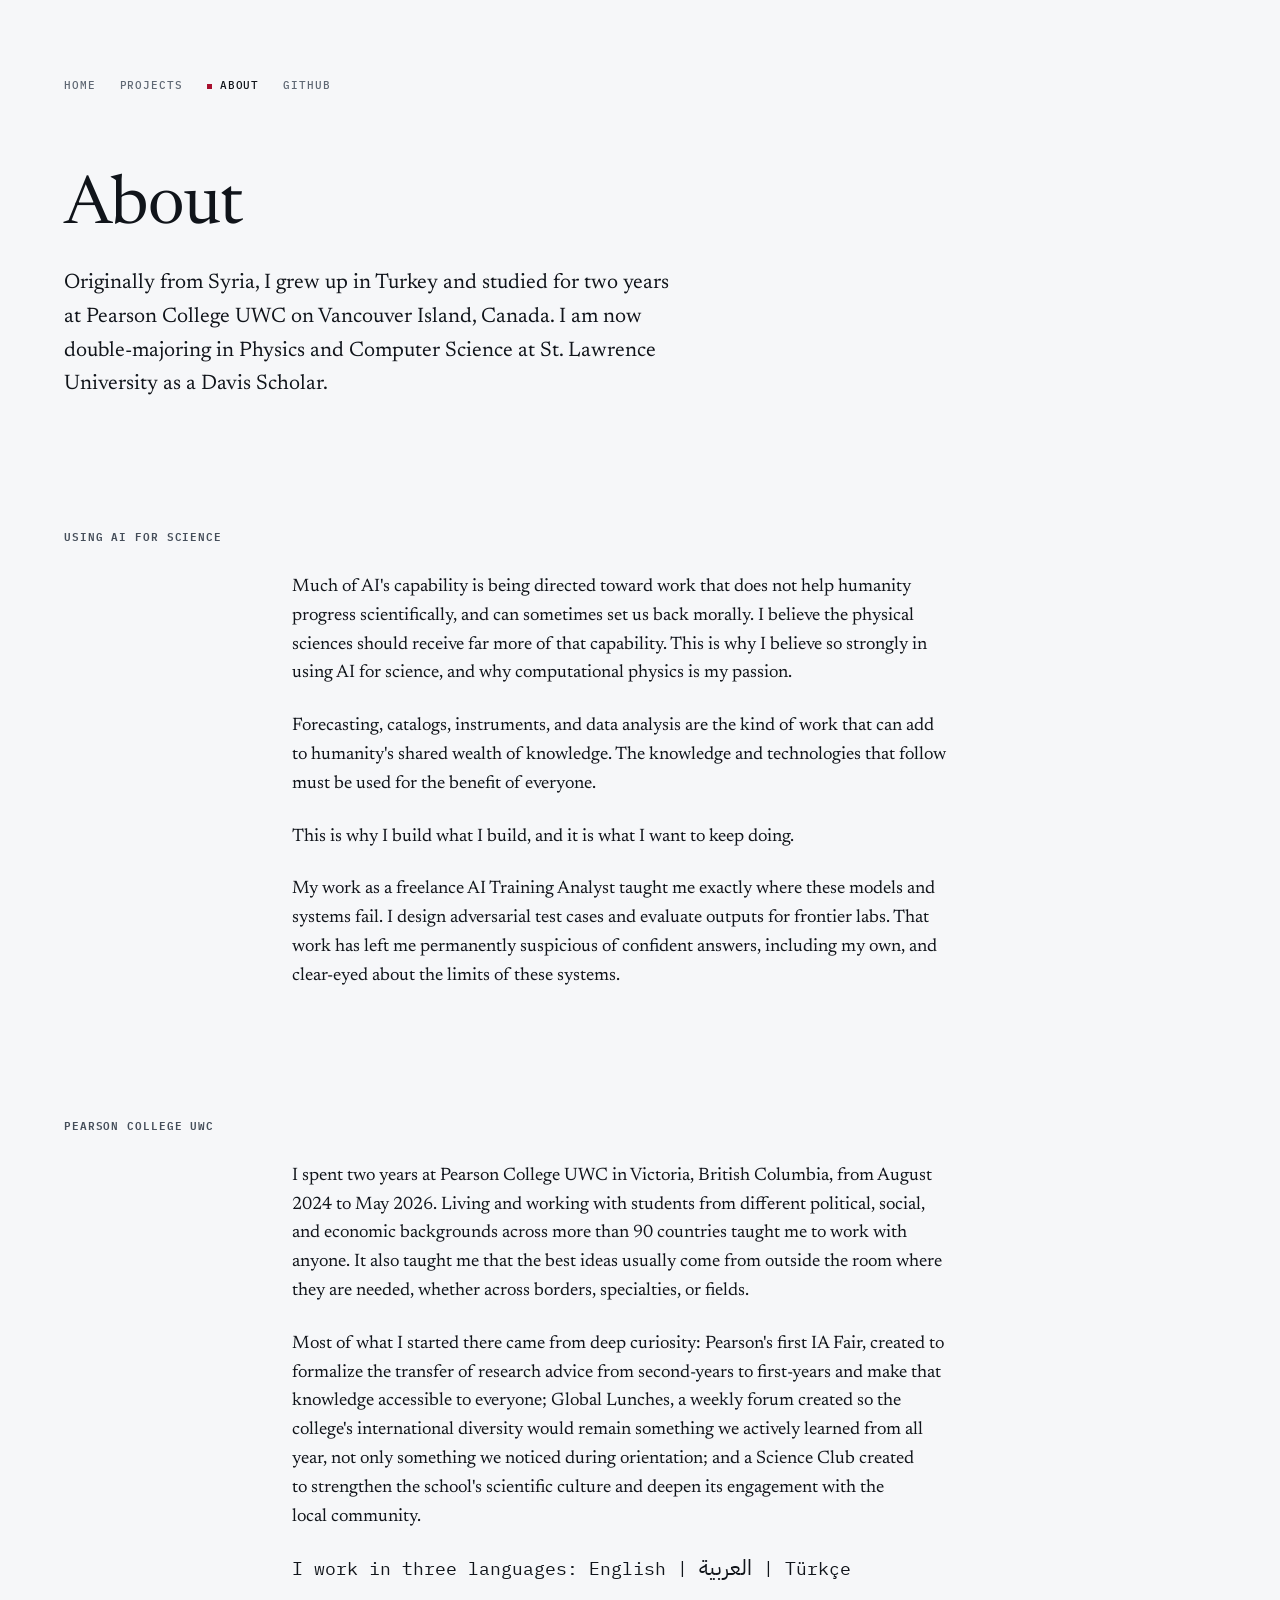
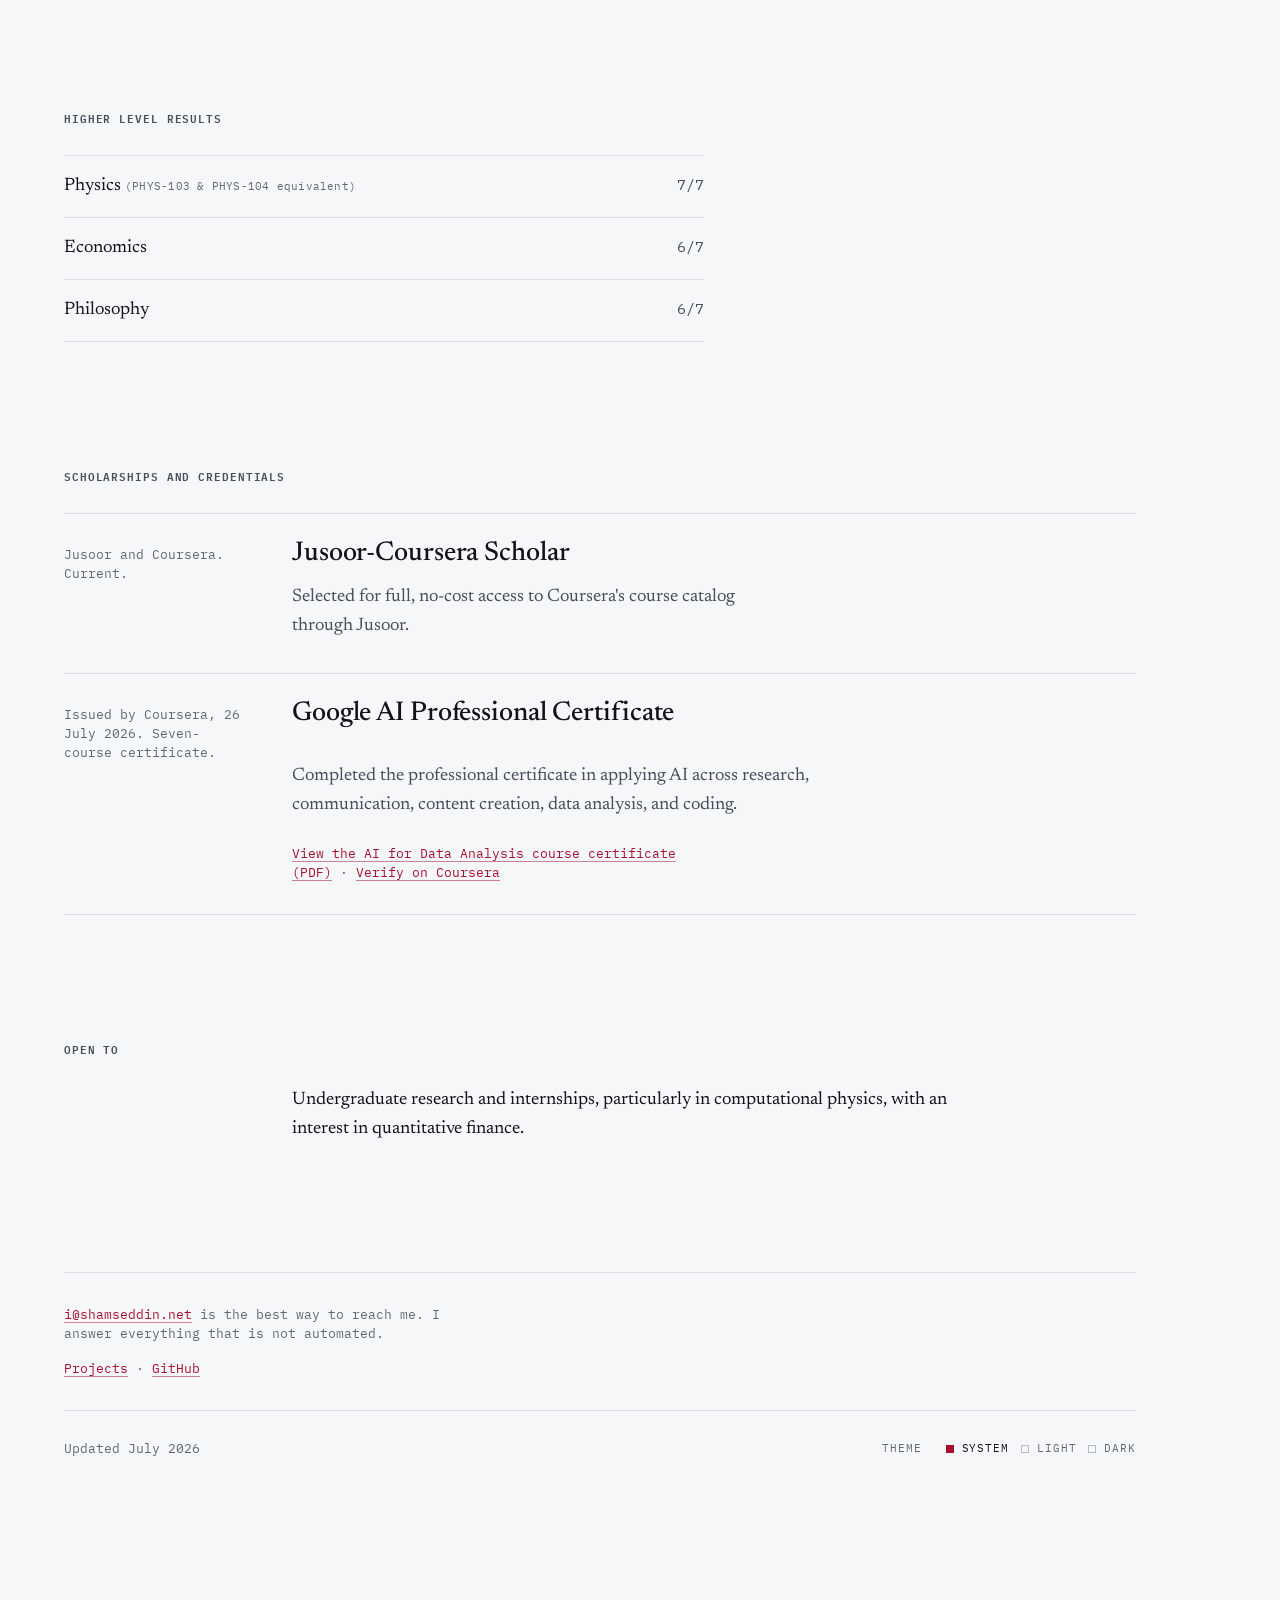
==== public/about.html @ 73555524 "Initial commit: shamseddin.net Static personal site: no framework, no build step, no dependencies. T" ====
<!-- @dsCard group="shamseddin.net" viewport="1200x900" name="About" subtitle="AI for science, the provenance rule, Pearson, languages" -->
<!doctype html>
<html lang="en">
<head>
<meta charset="utf-8">
<meta name="viewport" content="width=device-width, initial-scale=1">
<title>About &middot; Shamseddin Alsheikh</title>
<meta name="description" content="Shamseddin Alsheikh: from Syria, grew up in Turkey, studied at Pearson College UWC, and now double-majors in Physics and Computer Science at St. Lawrence University as a Davis Scholar.">
<link rel="stylesheet" href="style.css">
<link rel="icon" href="assets/interval-mark.svg" type="image/svg+xml">
<script>try{var t=localStorage.getItem("theme");if(t&&t!=="system")document.documentElement.setAttribute("data-theme",t)}catch(e){}</script>
<meta property="og:type" content="profile">
<meta property="og:title" content="About &middot; Shamseddin Alsheikh">
<meta property="og:url" content="https://shamseddin.net/about.html">
</head>
<body>

<main>

  <nav aria-label="Primary">
    <a href="index.html">Home</a>
    <a href="projects.html">Projects</a>
    <a href="about.html" aria-current="page"><span class="nav-dot" aria-hidden="true"></span>About</a>
    <a href="https://github.com/thesunnyshams">GitHub</a>
  </nav>

  <header class="intro" data-reveal-group>
    <h1>About</h1>
    <p class="lede">
      Originally from Syria, I grew up in Turkey and studied for two years at Pearson College UWC
      on Vancouver Island, Canada. I am now double-majoring in Physics and Computer Science at
      St. Lawrence University as a Davis Scholar.
    </p>
  </header>

  <section aria-labelledby="ai" data-reveal-group>
    <h2 id="ai">Using AI for Science</h2>
    <p>
      Much of AI's capability is being directed toward work that does not help humanity progress
      scientifically, and can sometimes set us back morally. I believe the physical sciences should
      receive far more of that capability. This is why I believe so strongly in using AI for
      science, and why computational physics is my passion.
    </p>
    <p>
      Forecasting, catalogs, instruments, and data analysis are the kind of work that can add to
      humanity's shared wealth of knowledge. The knowledge and technologies that follow must be
      used for the benefit of everyone.
    </p>
    <p>
      This is why I build what I build, and it is what I want to keep doing.
    </p>
    <p>
      My work as a freelance AI Training Analyst taught me exactly where these models and systems
      fail. I design adversarial test cases and evaluate outputs for frontier labs. That work has
      left me permanently suspicious of confident answers, including my own, and clear-eyed about
      the limits of these systems.
    </p>
  </section>

  <section aria-labelledby="pearson" data-reveal-group>
    <h2 id="pearson">Pearson College UWC</h2>
    <p>
      I spent two years at Pearson College UWC in Victoria, British Columbia, from August 2024 to
      May 2026. Living and working with students from different political, social, and economic
      backgrounds across more than 90 countries taught me to work with anyone. It also taught me
      that the best ideas usually come from outside the room where they are needed, whether across
      borders, specialties, or fields.
    </p>
    <p>
      Most of what I started there came from deep curiosity: Pearson's first IA Fair, created to
      formalize the transfer of research advice from second-years to first-years and make that
      knowledge accessible to everyone; Global Lunches, a weekly forum created so the college's
      international diversity would remain something we actively learned from all year, not only
      something we noticed during orientation; and a Science Club created to strengthen the
      school's scientific culture and deepen its engagement with the local community.
    </p>
    <p class="langs trilingual" lang="">
      I work in three languages: English <span aria-hidden="true">|</span>
      <span lang="ar" dir="rtl">&#1575;&#1604;&#1593;&#1585;&#1576;&#1610;&#1577;</span>
      <span aria-hidden="true">|</span> <span lang="tr">T&uuml;rk&ccedil;e</span>
    </p>
  </section>

  <section aria-labelledby="higher-levels" data-reveal-group>
    <h2 id="higher-levels">Higher Level results</h2>
    <dl class="grade-list">
      <div>
        <dt>Physics <span class="grade-equivalent">(PHYS-103 &amp; PHYS-104 equivalent)</span></dt>
        <dd>7/7</dd>
      </div>
      <div>
        <dt>Economics</dt>
        <dd>6/7</dd>
      </div>
      <div>
        <dt>Philosophy</dt>
        <dd>6/7</dd>
      </div>
    </dl>
  </section>

  <section class="record" aria-labelledby="credentials">
    <h2 id="credentials" data-reveal>Scholarships and credentials</h2>

    <article class="entry" data-reveal-group>
      <h3>Jusoor-Coursera Scholar</h3>
      <p class="meta">Jusoor and Coursera. Current.</p>
      <p>
        Selected for full, no-cost access to Coursera's course catalog through Jusoor.
      </p>
    </article>

    <article class="entry" data-reveal-group>
      <h3>Google AI Professional Certificate</h3>
      <p class="meta">Issued by Coursera, 26 July 2026. Seven-course certificate.</p>
      <p>
        Completed the professional certificate in applying AI across research, communication,
        content creation, data analysis, and coding.
      </p>
      <p class="meta">
        <a href="assets/certificates/google-ai-for-data-analysis-coursera.pdf">View the AI for Data
        Analysis course certificate (PDF)</a>
        <span aria-hidden="true">&middot;</span>
        <a href="https://coursera.org/verify/ZTUK9V7GDV5H">Verify on Coursera</a>
      </p>
    </article>
  </section>

  <section aria-labelledby="open" data-reveal-group>
    <h2 id="open">Open to</h2>
    <p>
      Undergraduate research and internships, particularly in computational physics, with an
      interest in quantitative finance.
    </p>
  </section>

  <footer data-reveal-group>
    <p>
      <a href="mailto:i@shamseddin.net">i@shamseddin.net</a> is the best way to reach me.
      I answer everything that is not automated.
    </p>
    <p class="footer-links">
      <a href="projects.html">Projects</a>
      <span aria-hidden="true">&middot;</span>
      <a href="https://github.com/thesunnyshams">GitHub</a>
    </p>
    <div class="footer-foot">
      <span class="footer-stamp">Updated <time datetime="2026-07">July 2026</time></span>
      <fieldset class="theme-toggle" id="theme-toggle">
        <legend>Theme</legend>
        <label class="theme-option theme-option--on"><input type="radio" name="theme" value="system" checked>System</label>
        <label class="theme-option"><input type="radio" name="theme" value="light">Light</label>
        <label class="theme-option"><input type="radio" name="theme" value="dark">Dark</label>
      </fieldset>
    </div>
    <script src="theme.js"></script>
    <script src="reveal.js"></script>
  </footer>

</main>

</body>
</html>
---- public/style.css ----
@import url("tokens/fonts.css");
@import url("tokens/colors.css");
@import url("tokens/typography.css");
@import url("tokens/spacing.css");
@import url("tokens/layout.css");
@import url("tokens/base.css");
@import url("tokens/marks.css");
@import url("tokens/patterns.css");
@import url("tokens/projects.css");
@import url("tokens/motion.css");
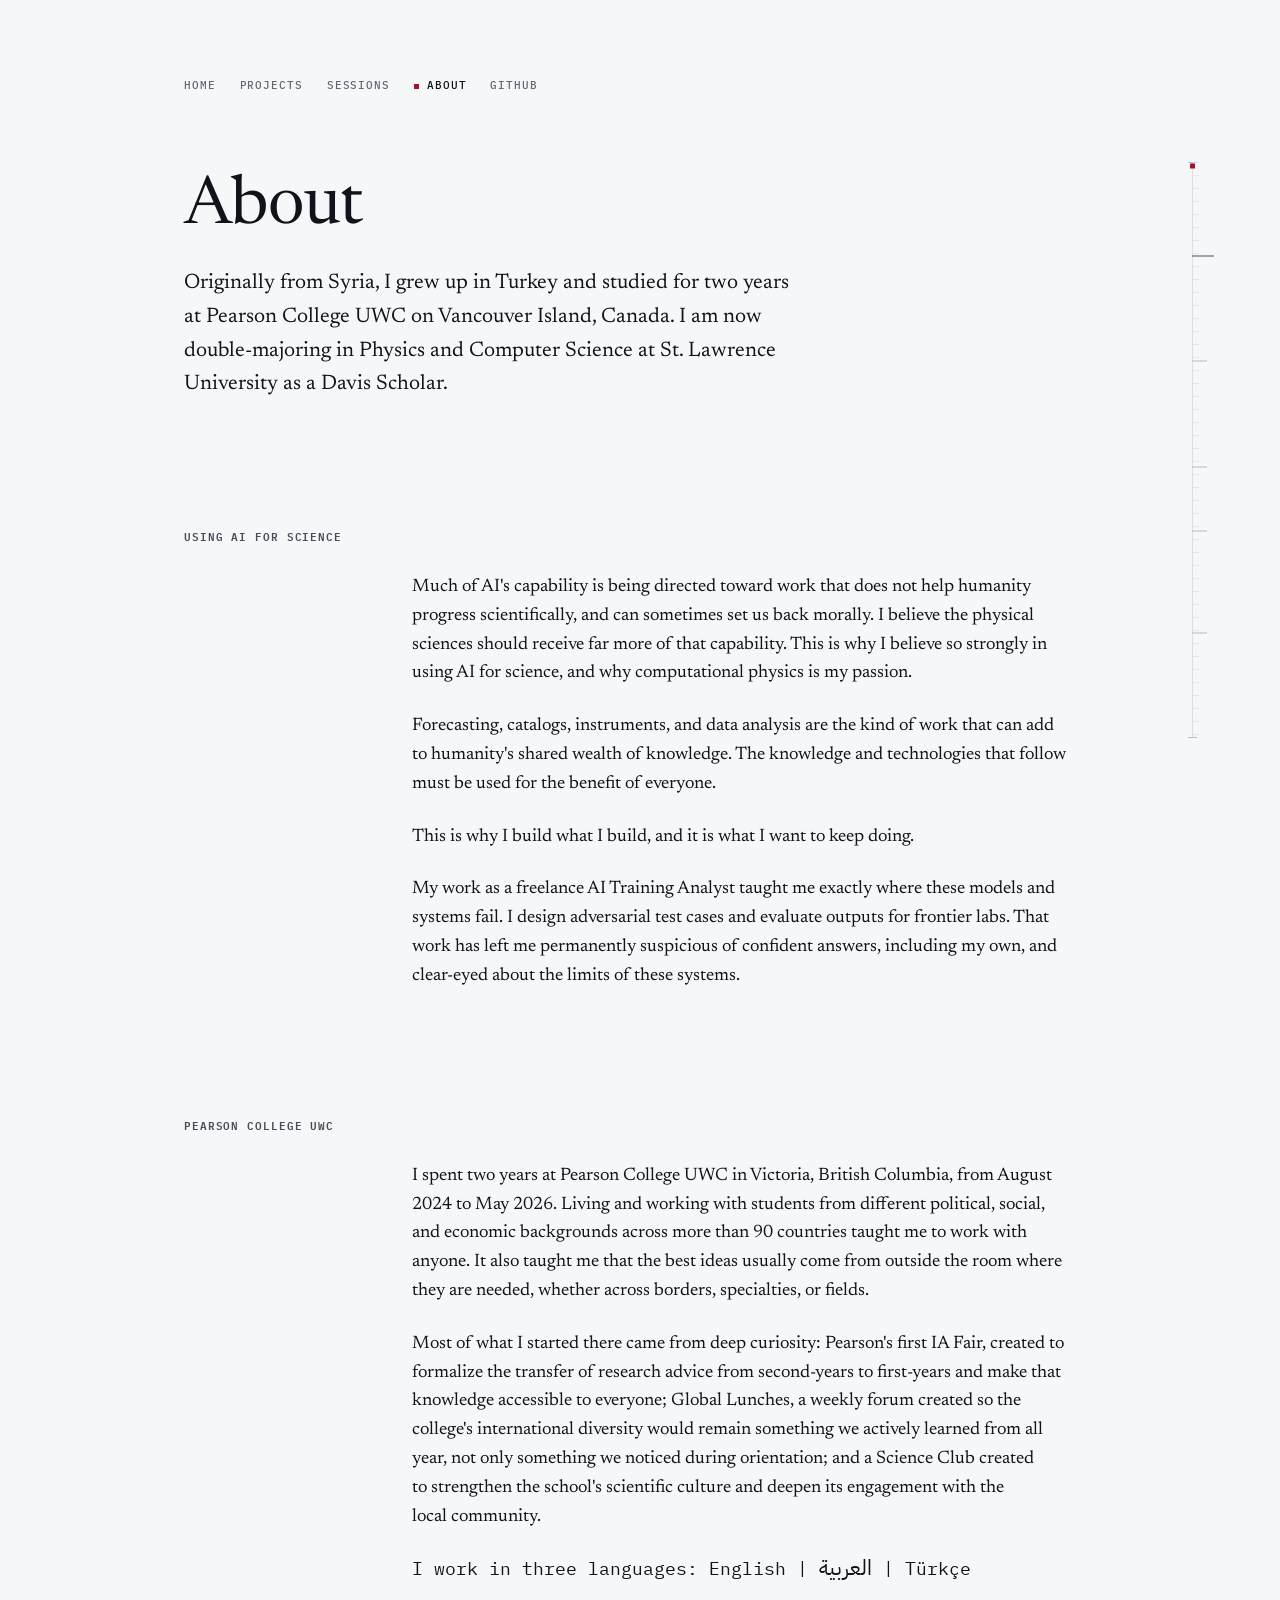
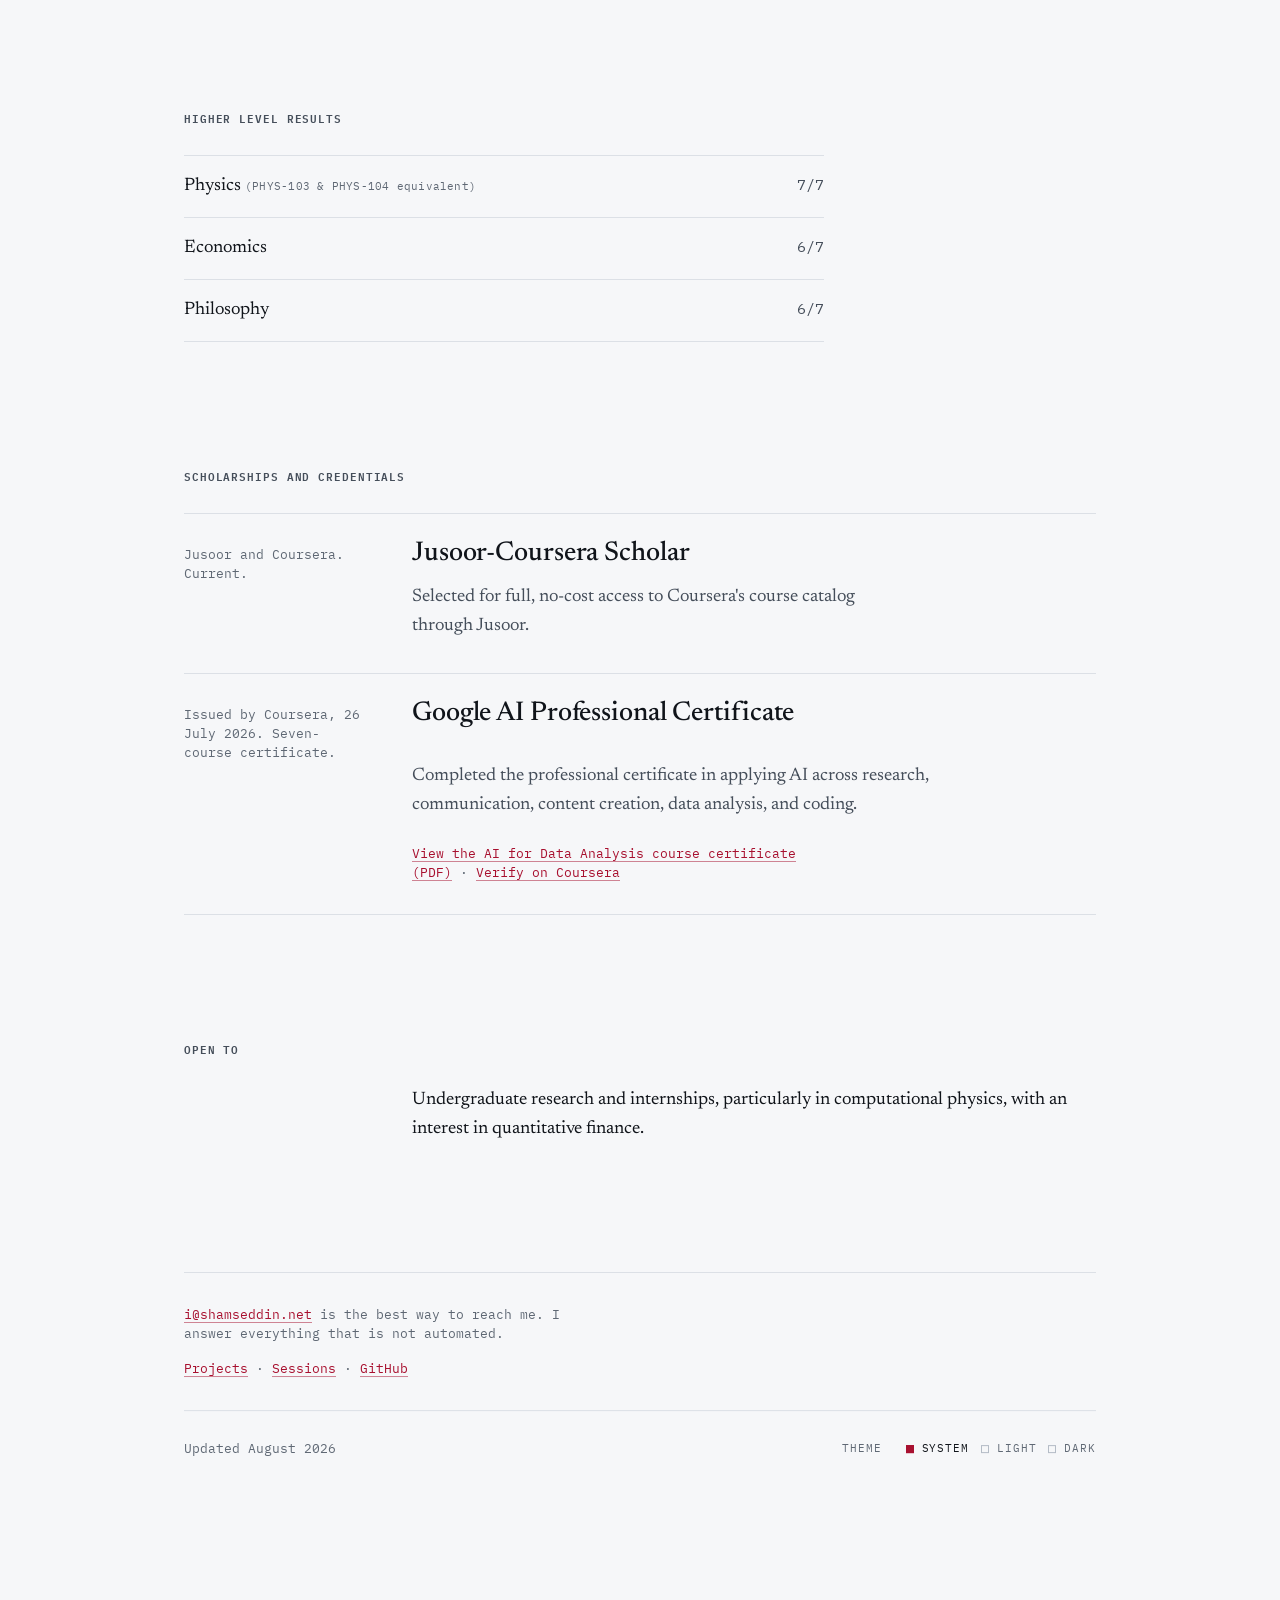
==== commit 43e8ca6e: "Add Sessions page, fix the open right field, move motion to GSAP Sessions: six recordings from Pears" ====
--- a/public/about.html
+++ b/public/about.html
@@ -20,6 +20,7 @@
   <nav aria-label="Primary">
     <a href="index.html">Home</a>
     <a href="projects.html">Projects</a>
+    <a href="sessions.html">Sessions</a>
     <a href="about.html" aria-current="page"><span class="nav-dot" aria-hidden="true"></span>About</a>
     <a href="https://github.com/thesunnyshams">GitHub</a>
   </nav>
@@ -142,10 +143,12 @@
     <p class="footer-links">
       <a href="projects.html">Projects</a>
       <span aria-hidden="true">&middot;</span>
+      <a href="sessions.html">Sessions</a>
+      <span aria-hidden="true">&middot;</span>
       <a href="https://github.com/thesunnyshams">GitHub</a>
     </p>
     <div class="footer-foot">
-      <span class="footer-stamp">Updated <time datetime="2026-07">July 2026</time></span>
+      <span class="footer-stamp">Updated <time datetime="2026-08">August 2026</time></span>
       <fieldset class="theme-toggle" id="theme-toggle">
         <legend>Theme</legend>
         <label class="theme-option theme-option--on"><input type="radio" name="theme" value="system" checked>System</label>
@@ -154,7 +157,9 @@
       </fieldset>
     </div>
     <script src="theme.js"></script>
-    <script src="reveal.js"></script>
+    <script src="vendor/gsap.min.js"></script>
+    <script src="vendor/ScrollTrigger.min.js"></script>
+    <script src="motion.js"></script>
   </footer>
 
 </main>
--- a/public/style.css
+++ b/public/style.css
@@ -7,4 +7,6 @@
 @import url("tokens/marks.css");
 @import url("tokens/patterns.css");
 @import url("tokens/projects.css");
+@import url("tokens/sessions.css");
+@import url("tokens/field.css");
 @import url("tokens/motion.css");
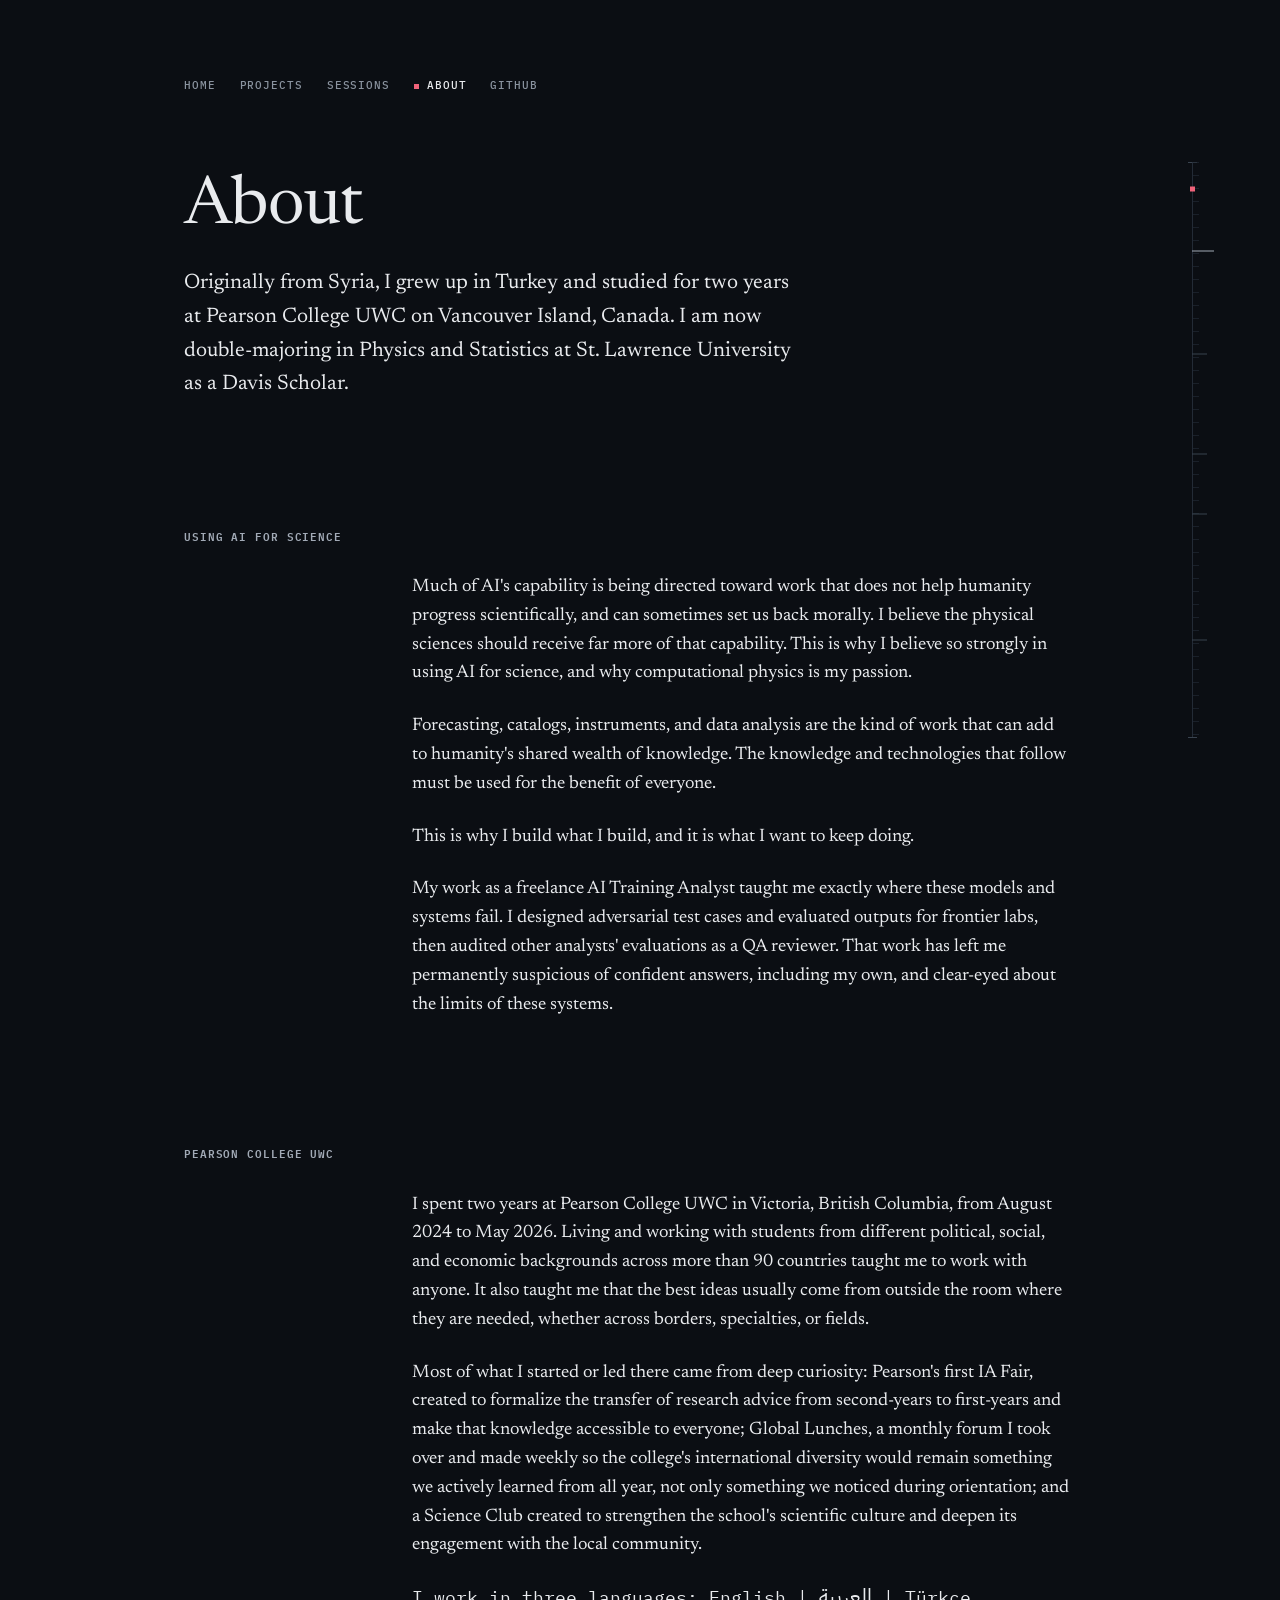
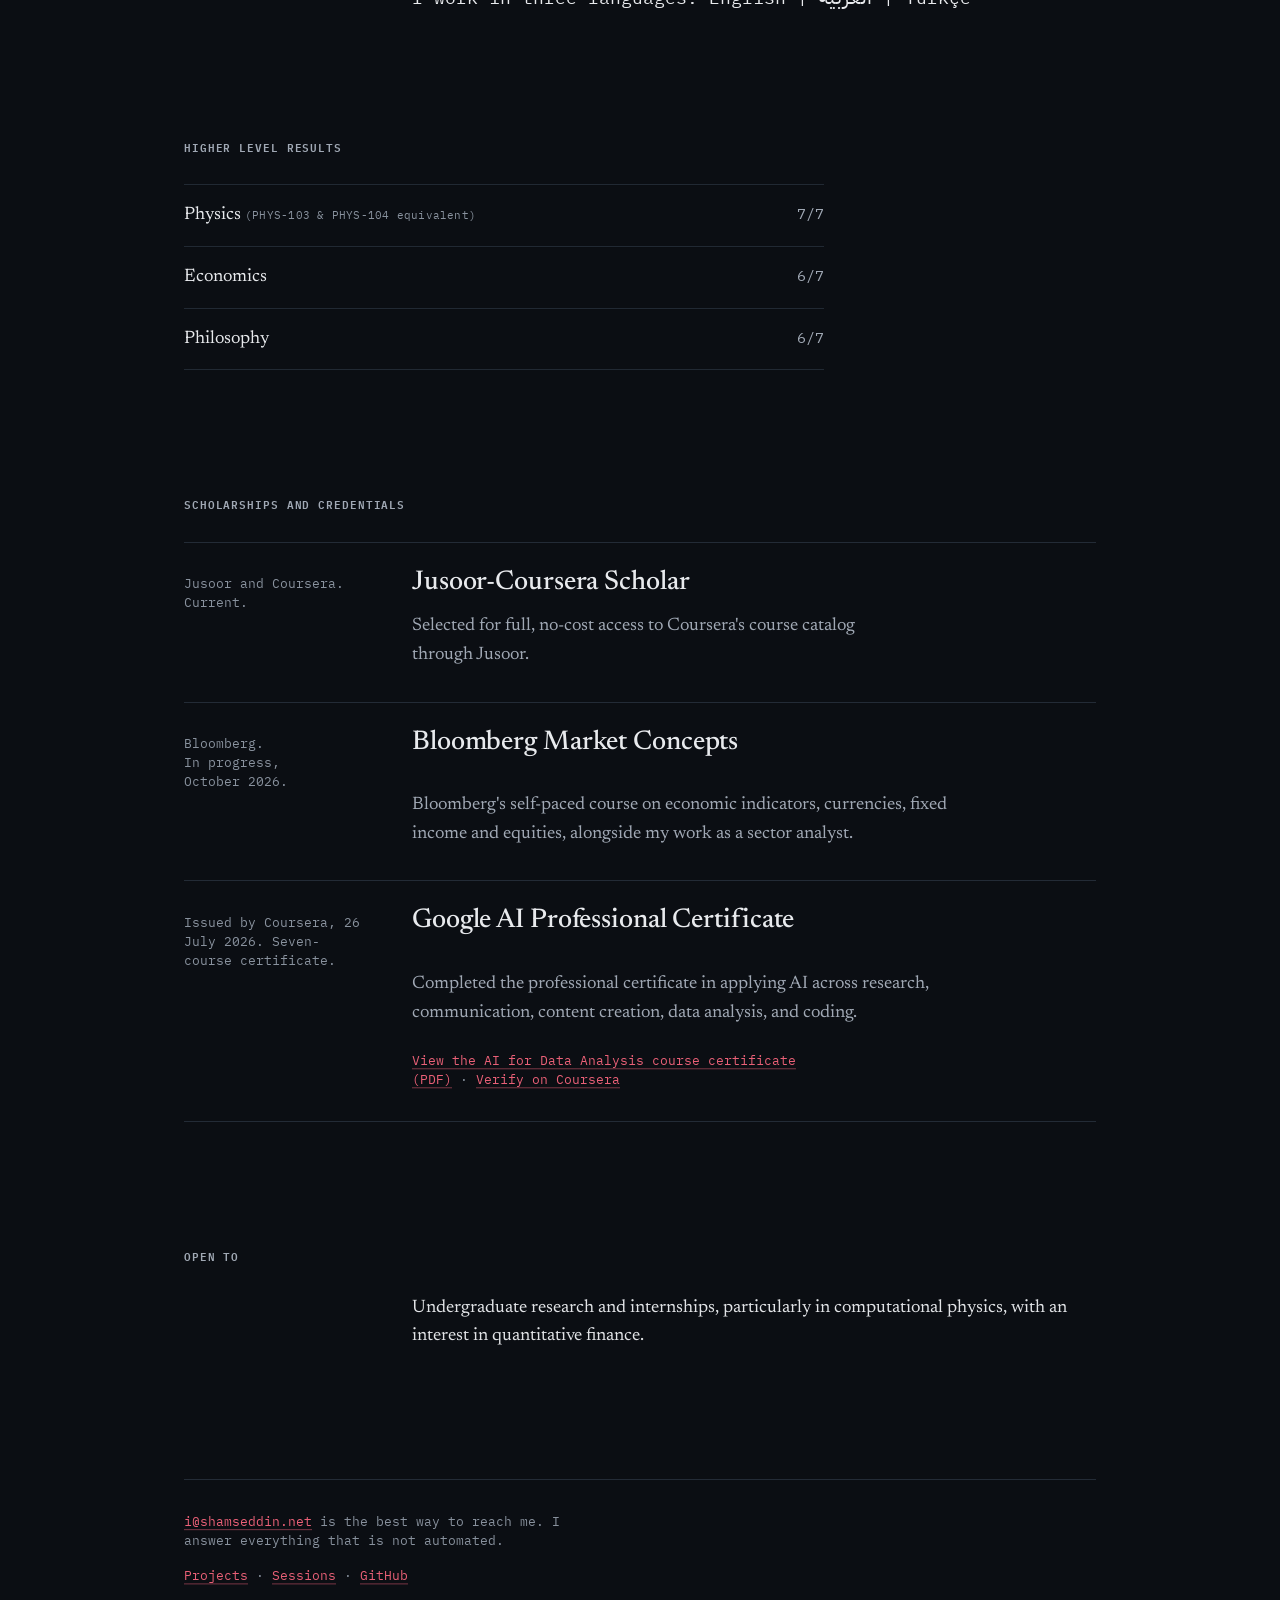
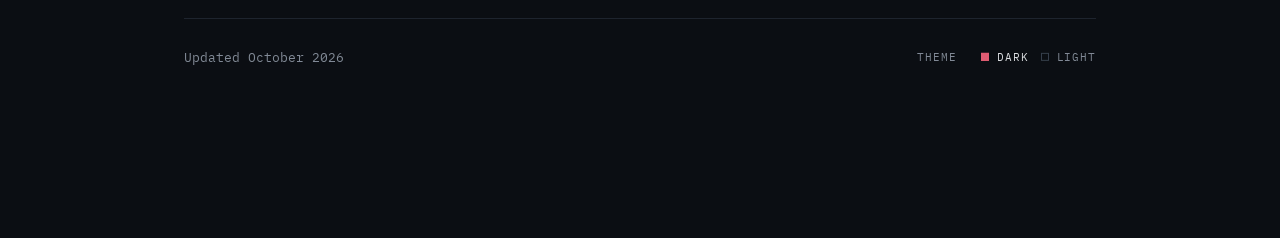
==== commit f2a03628: "October update: new roles, Race Rocks analysis, dark by default Content: - Analysis section with the" ====
--- a/public/about.html
+++ b/public/about.html
@@ -5,10 +5,10 @@
 <meta charset="utf-8">
 <meta name="viewport" content="width=device-width, initial-scale=1">
 <title>About &middot; Shamseddin Alsheikh</title>
-<meta name="description" content="Shamseddin Alsheikh: from Syria, grew up in Turkey, studied at Pearson College UWC, and now double-majors in Physics and Computer Science at St. Lawrence University as a Davis Scholar.">
+<meta name="description" content="Shamseddin Alsheikh: from Syria, grew up in Turkey, studied at Pearson College UWC, and now double-majors in Physics and Statistics at St. Lawrence University as a Davis Scholar.">
 <link rel="stylesheet" href="style.css">
 <link rel="icon" href="assets/interval-mark.svg" type="image/svg+xml">
-<script>try{var t=localStorage.getItem("theme");if(t&&t!=="system")document.documentElement.setAttribute("data-theme",t)}catch(e){}</script>
+<script>try{var t=localStorage.getItem("theme");if(t==="light")document.documentElement.setAttribute("data-theme",t)}catch(e){}</script>
 <meta property="og:type" content="profile">
 <meta property="og:title" content="About &middot; Shamseddin Alsheikh">
 <meta property="og:url" content="https://shamseddin.net/about.html">
@@ -29,7 +29,7 @@
     <h1>About</h1>
     <p class="lede">
       Originally from Syria, I grew up in Turkey and studied for two years at Pearson College UWC
-      on Vancouver Island, Canada. I am now double-majoring in Physics and Computer Science at
+      on Vancouver Island, Canada. I am now double-majoring in Physics and Statistics at
       St. Lawrence University as a Davis Scholar.
     </p>
   </header>
@@ -52,7 +52,8 @@
     </p>
     <p>
       My work as a freelance AI Training Analyst taught me exactly where these models and systems
-      fail. I design adversarial test cases and evaluate outputs for frontier labs. That work has
+      fail. I designed adversarial test cases and evaluated outputs for frontier labs, then audited
+      other analysts' evaluations as a QA reviewer. That work has
       left me permanently suspicious of confident answers, including my own, and clear-eyed about
       the limits of these systems.
     </p>
@@ -68,11 +69,11 @@
       borders, specialties, or fields.
     </p>
     <p>
-      Most of what I started there came from deep curiosity: Pearson's first IA Fair, created to
-      formalize the transfer of research advice from second-years to first-years and make that
-      knowledge accessible to everyone; Global Lunches, a weekly forum created so the college's
-      international diversity would remain something we actively learned from all year, not only
-      something we noticed during orientation; and a Science Club created to strengthen the
+      Most of what I started or led there came from deep curiosity: Pearson's first IA Fair, created
+      to formalize the transfer of research advice from second-years to first-years and make that
+      knowledge accessible to everyone; Global Lunches, a monthly forum I took over and made weekly
+      so the college's international diversity would remain something we actively learned from all
+      year, not only something we noticed during orientation; and a Science Club created to strengthen the
       school's scientific culture and deepen its engagement with the local community.
     </p>
     <p class="langs trilingual" lang="">
@@ -108,6 +109,15 @@
       <p class="meta">Jusoor and Coursera. Current.</p>
       <p>
         Selected for full, no-cost access to Coursera's course catalog through Jusoor.
+      </p>
+    </article>
+
+    <article class="entry" data-reveal-group>
+      <h3>Bloomberg Market Concepts</h3>
+      <p class="meta">Bloomberg. In progress, October 2026.</p>
+      <p>
+        Bloomberg's self-paced course on economic indicators, currencies, fixed income and
+        equities, alongside my work as a sector analyst.
       </p>
     </article>
 
@@ -148,12 +158,11 @@
       <a href="https://github.com/thesunnyshams">GitHub</a>
     </p>
     <div class="footer-foot">
-      <span class="footer-stamp">Updated <time datetime="2026-08">August 2026</time></span>
+      <span class="footer-stamp">Updated <time datetime="2026-10">October 2026</time></span>
       <fieldset class="theme-toggle" id="theme-toggle">
         <legend>Theme</legend>
-        <label class="theme-option theme-option--on"><input type="radio" name="theme" value="system" checked>System</label>
+        <label class="theme-option theme-option--on"><input type="radio" name="theme" value="dark" checked>Dark</label>
         <label class="theme-option"><input type="radio" name="theme" value="light">Light</label>
-        <label class="theme-option"><input type="radio" name="theme" value="dark">Dark</label>
       </fieldset>
     </div>
     <script src="theme.js"></script>
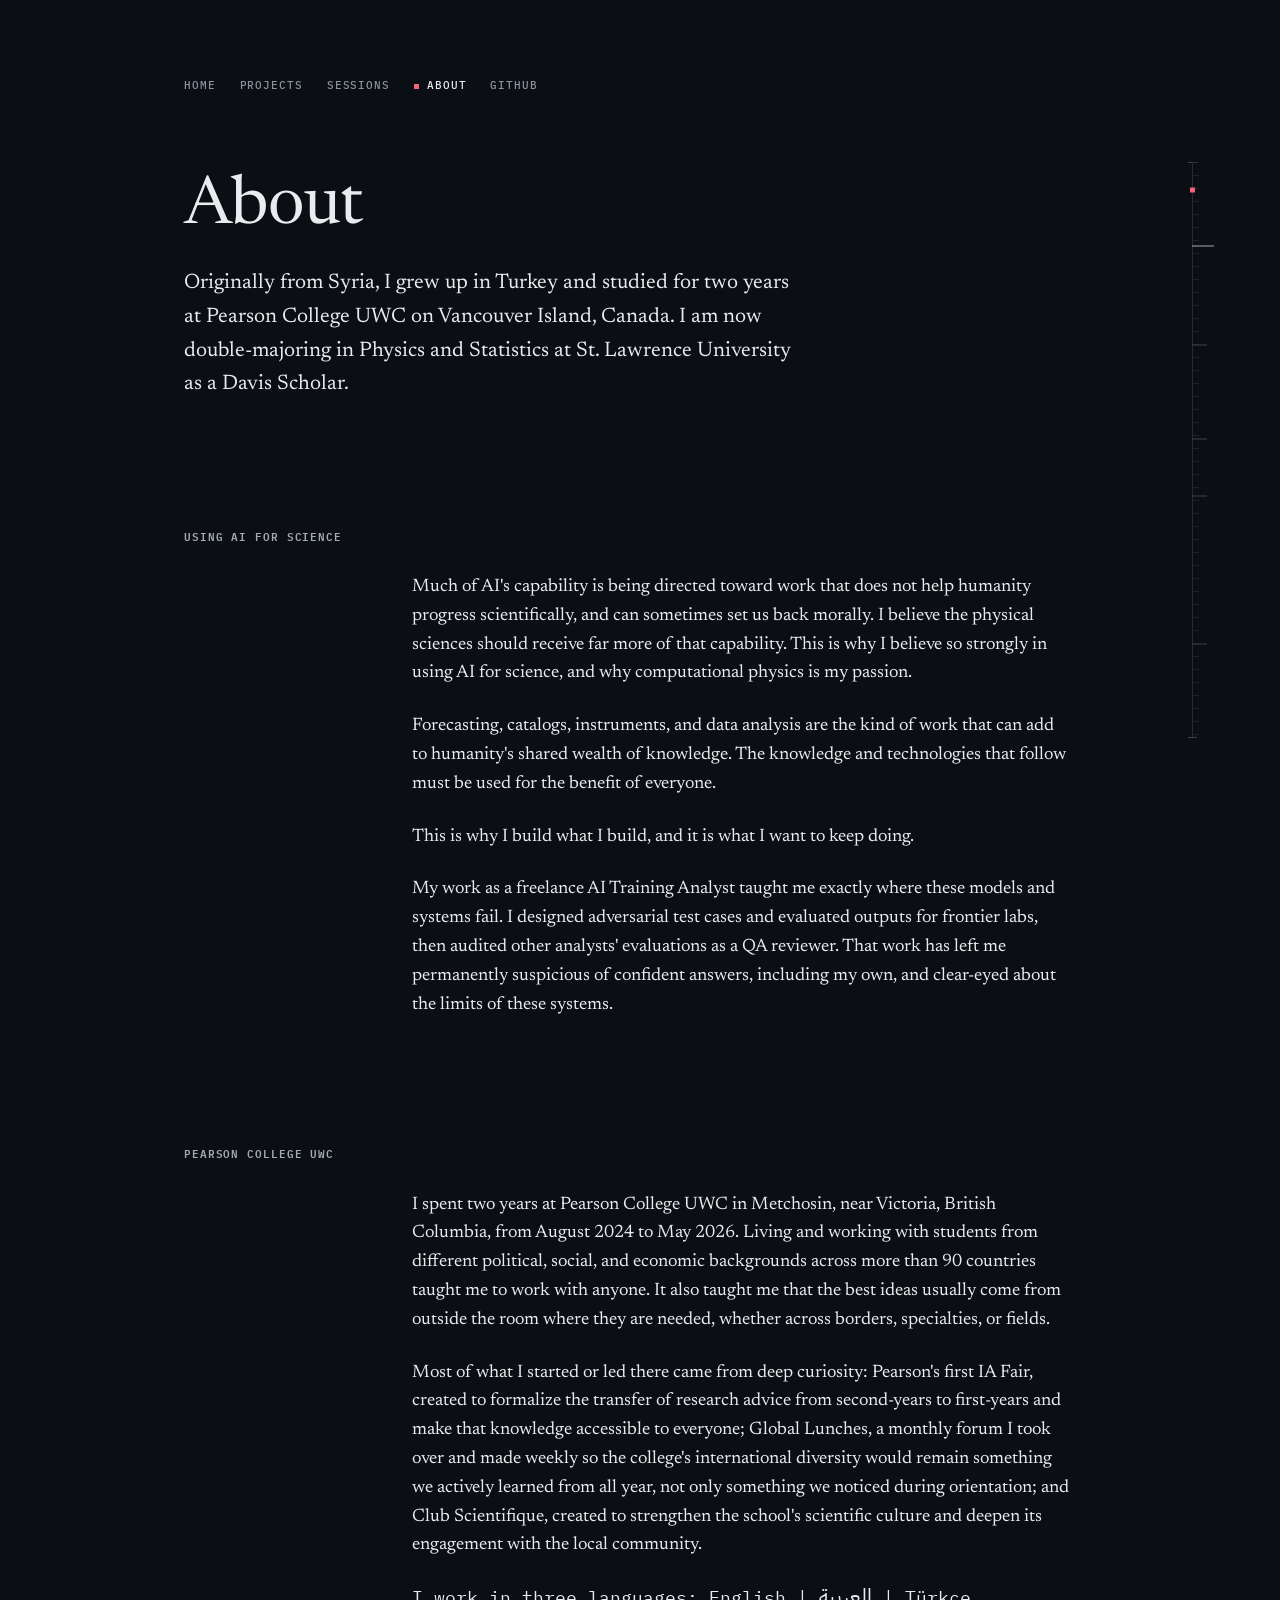
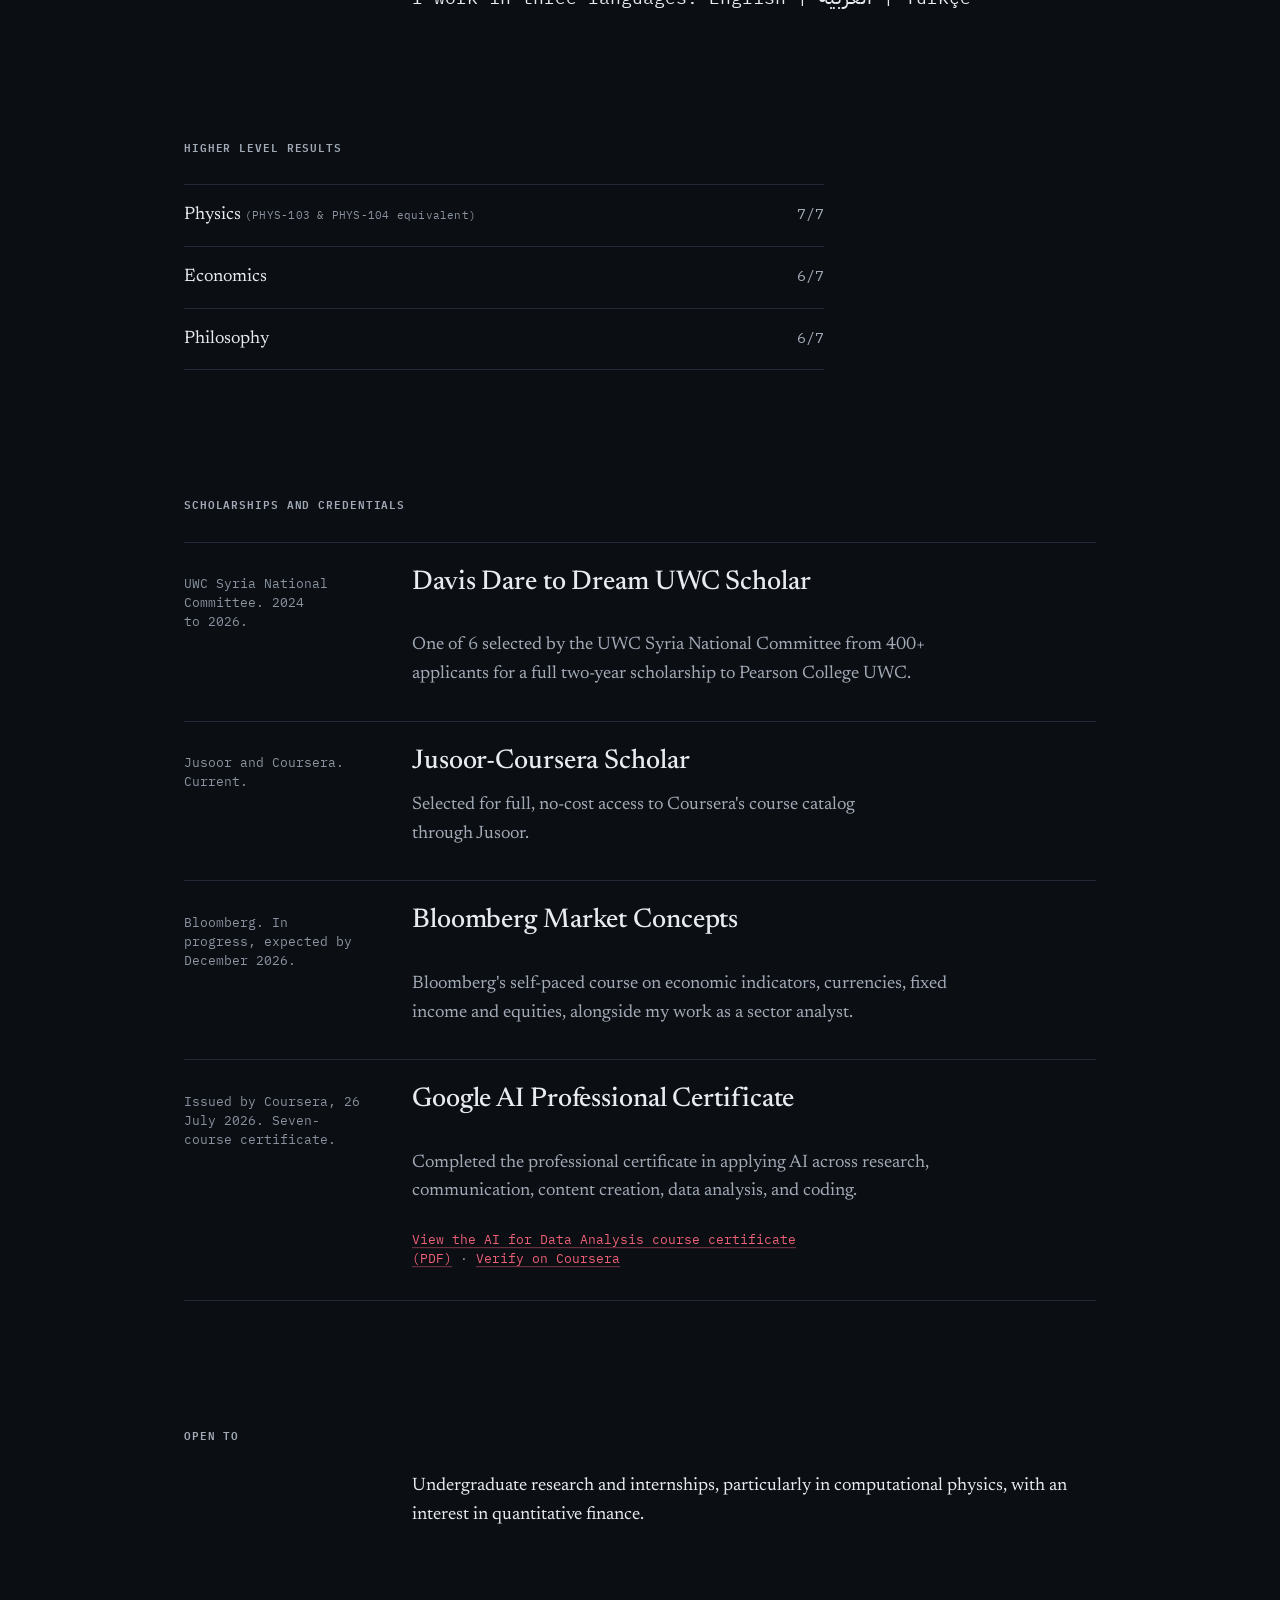
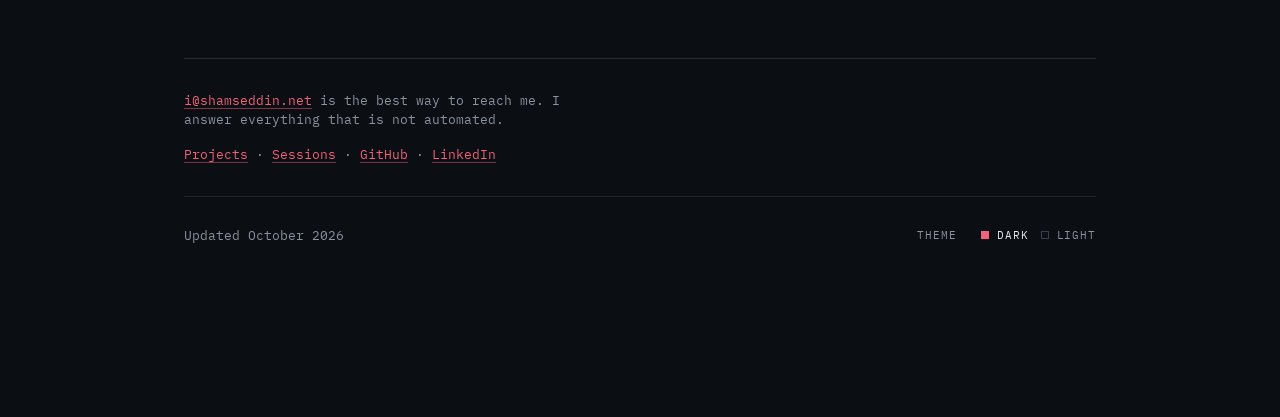
==== commit d0caf812: "Match the site to the current resume - Experience reordered as on the resume; CRIC title is now Anal" ====
--- a/public/about.html
+++ b/public/about.html
@@ -62,8 +62,8 @@
   <section aria-labelledby="pearson" data-reveal-group>
     <h2 id="pearson">Pearson College UWC</h2>
     <p>
-      I spent two years at Pearson College UWC in Victoria, British Columbia, from August 2024 to
-      May 2026. Living and working with students from different political, social, and economic
+      I spent two years at Pearson College UWC in Metchosin, near Victoria, British Columbia, from
+      August 2024 to May 2026. Living and working with students from different political, social, and economic
       backgrounds across more than 90 countries taught me to work with anyone. It also taught me
       that the best ideas usually come from outside the room where they are needed, whether across
       borders, specialties, or fields.
@@ -73,7 +73,7 @@
       to formalize the transfer of research advice from second-years to first-years and make that
       knowledge accessible to everyone; Global Lunches, a monthly forum I took over and made weekly
       so the college's international diversity would remain something we actively learned from all
-      year, not only something we noticed during orientation; and a Science Club created to strengthen the
+      year, not only something we noticed during orientation; and Club Scientifique, created to strengthen the
       school's scientific culture and deepen its engagement with the local community.
     </p>
     <p class="langs trilingual" lang="">
@@ -105,6 +105,15 @@
     <h2 id="credentials" data-reveal>Scholarships and credentials</h2>
 
     <article class="entry" data-reveal-group>
+      <h3>Davis Dare to Dream UWC Scholar</h3>
+      <p class="meta">UWC Syria National Committee. 2024 to 2026.</p>
+      <p>
+        One of 6 selected by the UWC Syria National Committee from 400+ applicants for a full
+        two-year scholarship to Pearson College UWC.
+      </p>
+    </article>
+
+    <article class="entry" data-reveal-group>
       <h3>Jusoor-Coursera Scholar</h3>
       <p class="meta">Jusoor and Coursera. Current.</p>
       <p>
@@ -114,7 +123,7 @@
 
     <article class="entry" data-reveal-group>
       <h3>Bloomberg Market Concepts</h3>
-      <p class="meta">Bloomberg. In progress, October 2026.</p>
+      <p class="meta">Bloomberg. In progress, expected by December 2026.</p>
       <p>
         Bloomberg's self-paced course on economic indicators, currencies, fixed income and
         equities, alongside my work as a sector analyst.
@@ -156,6 +165,8 @@
       <a href="sessions.html">Sessions</a>
       <span aria-hidden="true">&middot;</span>
       <a href="https://github.com/thesunnyshams">GitHub</a>
+      <span aria-hidden="true">&middot;</span>
+      <a href="https://www.linkedin.com/in/shamseddin-alsheikh">LinkedIn</a>
     </p>
     <div class="footer-foot">
       <span class="footer-stamp">Updated <time datetime="2026-10">October 2026</time></span>
